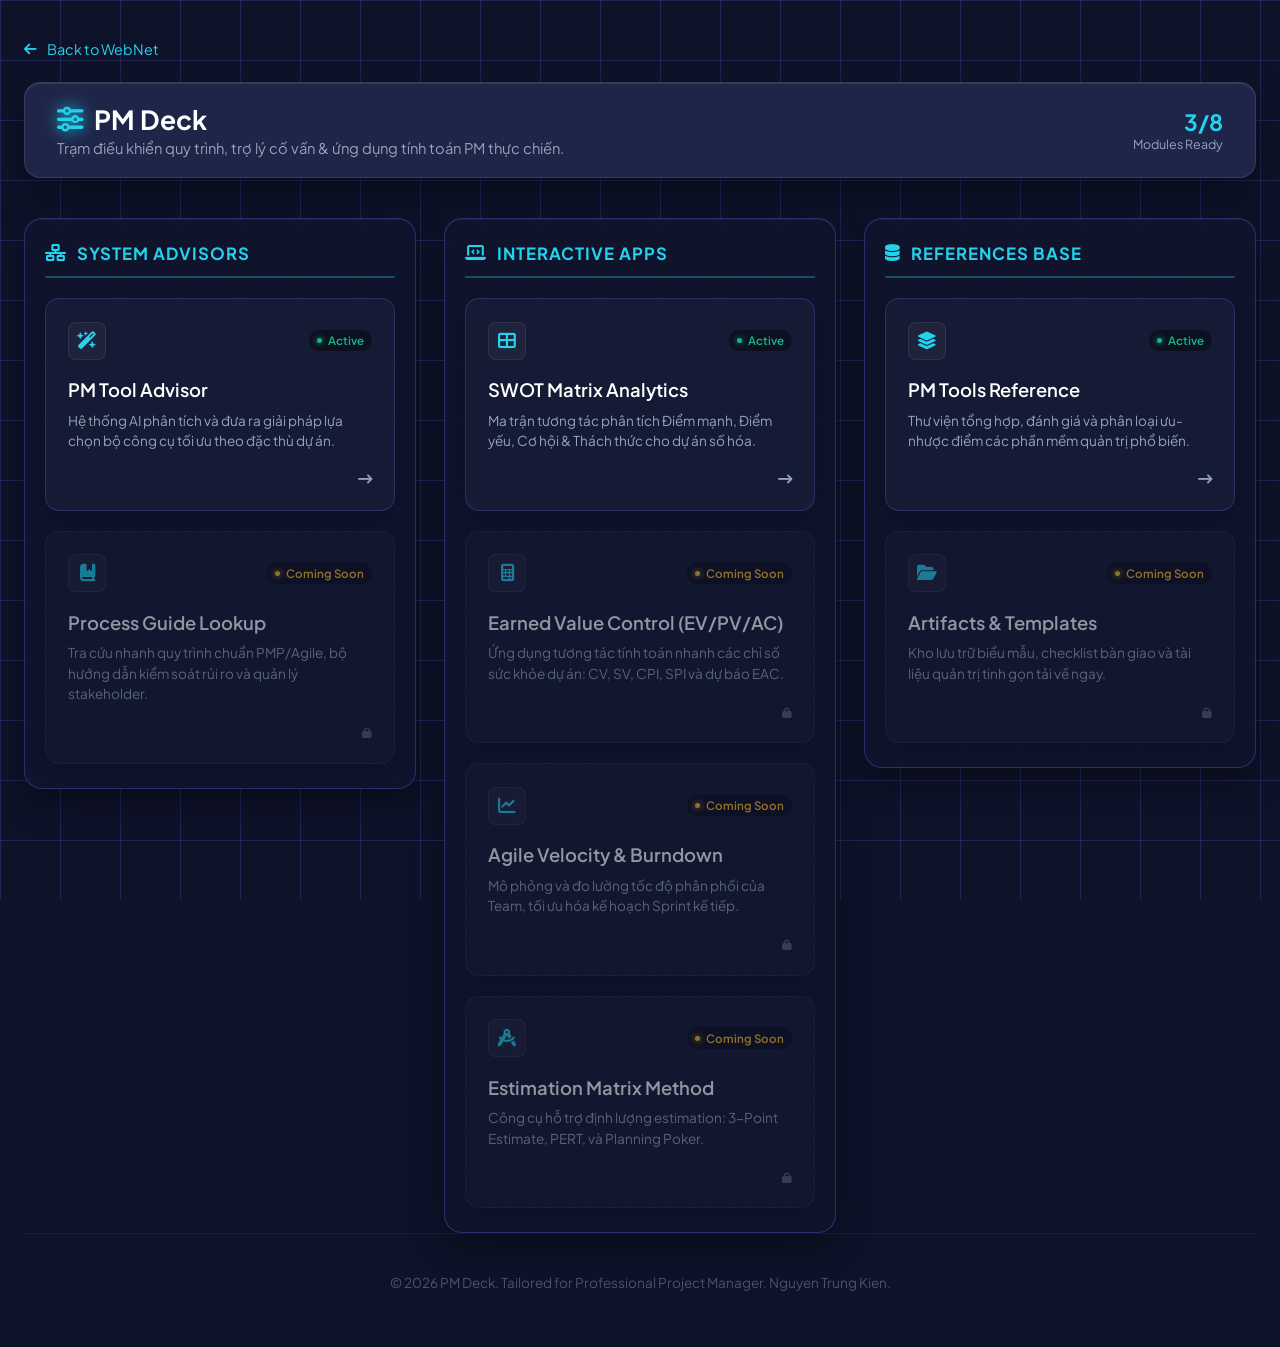
==== index.html @ b84c8371 "upload files" ====
<!DOCTYPE html>
<html lang="vi">
<head>
    <meta charset="UTF-8">
    <meta name="viewport" content="width=device-width, initial-scale=1.0">
    <title>PM Deck - Trạm Điều Hành Dự Án</title>
    <!-- Google Fonts & FontAwesome Icons -->
    <link href="https://fonts.googleapis.com/css2?family=Plus+Jakarta+Sans:wght@400;500;600;700&display=swap" rel="stylesheet">
    <link rel="stylesheet" href="https://cdnjs.cloudflare.com/ajax/libs/font-awesome/6.4.0/css/all.min.css">
    
    <style>
        :root {
            --bg-main: #0f132a; 
            --header-bg: #1e2548;
            --column-bg: rgba(22, 27, 53, 0.65); /* Nền cột bán trong suốt hitech */
            --card-bg: #161b35;
            --card-border: rgba(99, 102, 241, 0.28);
            --card-hover-border: #22d3ee;
            
            --accent-indigo: #818cf8; 
            --accent-cyan: #22d3ee;   
            --accent-magenta: #f472b6; 
            --text-main: #ffffff;
            --text-muted: #94a3b8;
            
            --color-active: #10b981;
            --color-coming: #fbbf24;
        }

        * {
            margin: 0;
            padding: 0;
            box-sizing: border-box;
            font-family: 'Plus Jakarta Sans', sans-serif;
        }

        body {
            background-color: var(--bg-main);
            color: var(--text-main);
            min-height: 100vh;
            padding: 2.5rem 1.5rem;
            position: relative;
            overflow-x: hidden;
            display: flex;
            flex-direction: column;
        }

        /* --- BACKGROUND SYSTEM (WEBNET STYLE) --- */
        .cyber-bg-system {
            position: fixed;
            inset: 0;
            z-index: 0;
            pointer-events: none;
        }
        .digital-grid {
            position: absolute;
            inset: 0;
            background-image: 
                linear-gradient(rgba(99, 102, 241, 0.22) 1px, transparent 1px),
                linear-gradient(90deg, rgba(99, 102, 241, 0.22) 1px, transparent 1px);
            background-size: 60px 60px;
        }
        .mouse-glow-pointer {
            position: absolute;
            width: 600px;
            height: 600px;
            background: radial-gradient(circle, rgba(99, 102, 241, 0.18) 0%, transparent 70%);
            border-radius: 50%;
            transform: translate(-50%, -50%);
            top: -9999px;
            left: -9999px;
            transition: transform 0.08s ease-out;
            will-change: transform, top, left;
        }
        .network-stream {
            position: absolute;
            height: 2px;
            width: 400px;
            filter: drop-shadow(0 0 10px var(--accent-indigo));
            opacity: 0.8;
        }
        .line-1 { top: 25%; left: -400px; background: linear-gradient(90deg, transparent, var(--accent-indigo), transparent); animation: sweepRight 6s linear infinite; }
        .line-2 { top: 75%; right: -400px; background: linear-gradient(90deg, transparent, var(--accent-magenta), transparent); animation: sweepLeft 9s linear infinite; }
        
        @keyframes sweepRight { 0% { left: -400px; } 100% { left: 100%; } }
        @keyframes sweepLeft { 0% { right: -400px; } 100% { right: 100%; } }

        /* --- CONTAINER --- */
        .container {
            max-width: 1400px; /* Nới rộng container để vừa không gian 3 cột dàn ngang */
            margin: 0 auto;
            width: 100%;
            position: relative;
            z-index: 10;
            display: flex;
            flex-direction: column;
            flex-grow: 1;
        }

        /* BACK BUTTON & HEADER */
        .back-to-hub {
            display: inline-flex;
            align-items: center;
            gap: 0.6rem;
            color: var(--accent-cyan);
            text-decoration: none;
            font-size: 0.90rem;
            font-weight: 400;
            margin-bottom: 1.5rem;
            transition: all 0.2s ease;
            width: fit-content;
        }
        .back-to-hub:hover {
            color: #fff;
            transform: translateX(-3px);
        }

        header {
            display: flex;
            align-items: center;
            justify-content: space-between;
            background: var(--header-bg);
            border: 1px solid rgba(255, 255, 255, 0.1);
            padding: 1.25rem 2rem;
            border-radius: 16px;
            margin-bottom: 2.5rem;
            box-shadow: 0 15px 40px rgba(0, 0, 0, 0.4), inset 0 1px 0 rgba(255,255,255,0.1);
        }
        .header-title h1 {
            font-size: 1.65rem;
            font-weight: 700;
            display: flex;
            align-items: center;
            gap: 0.7rem;
        }
        .header-title h1 i {
            color: var(--accent-cyan);
            filter: drop-shadow(0 0 8px var(--accent-cyan));
        }
        .header-title p {
            font-size: 0.92rem;
            color: var(--text-muted);
            margin-top: 0.2rem;
        }
        .counter-value {
            font-size: 1.4rem;
            font-weight: 700;
            color: var(--accent-cyan);
            text-align: right;
        }
        .counter-label {
            font-size: 0.78rem;
            color: var(--text-muted);
        }

        /* --- TRELLO MULTI-COLUMN BOARD LAYOUT --- */
        .trello-board {
            display: grid;
            grid-template-columns: repeat(3, 1fr); /* Định hình cứng 3 cột cân bằng */
            gap: 1.75rem;
            align-items: start;
            flex-grow: 1;
        }

        /* COLUMN BOX */
        /* --- TỐI ƯU NỀN VÀ VIỀN CHO GROUP TRÔNG RÕ RÀNG HƠN --- */
        .trello-column {
            background: rgba(16, 20, 44, 0.85); /* Tăng độ đậm và mờ của nền để block text nổi bật hoàn toàn */
            border: 1px solid rgba(99, 102, 241, 0.35); /* Làm rõ đường viền bao quanh group bằng màu Indigo của Webnet */
            border-radius: 18px;
            padding: 1.5rem 1.25rem;
            display: flex;
            flex-direction: column;
            gap: 1.25rem;
            box-shadow: 0 15px 35px rgba(0, 0, 0, 0.4), inset 0 1px 1px rgba(255, 255, 255, 0.05);
            backdrop-filter: blur(12px);
        }

        .column-header {
            font-size: 1.05rem;
            font-weight: 700;
            text-transform: uppercase;
            letter-spacing: 1px;
            color: var(--accent-cyan); /* Đổi sang màu Cyan để tiêu đề cột sáng và dễ quét mắt hơn */
            padding-bottom: 0.75rem;
            border-bottom: 2px solid rgba(34, 211, 238, 0.3); /* Đường gạch chân rõ nét đồng bộ */
            display: flex;
            align-items: center;
            gap: 0.6rem;
        }
        .column-header i {
            color: var(--accent-cyan);
        }

        /* CARDS VERTICAL LIST INSIDE COLUMN */
        .cards-vertical-list {
            display: flex;
            flex-direction: column;
            gap: 1.25rem;
        }

        /* COCKPIT CARD */
        .tool-card {
            background: var(--card-bg);
            border: 1px solid var(--card-border);
            border-radius: 14px;
            padding: 1.4rem;
            display: flex;
            flex-direction: column;
            gap: 1.1rem;
            cursor: pointer;
            transition: all 0.22s ease-in-out;
            box-shadow: 0 5px 15px rgba(0, 0, 0, 0.2);
        }
        .tool-card.coming-soon {
            cursor: not-allowed;
            opacity: 0.55;
            border-style: dashed;
        }
        .tool-card:not(.coming-soon):hover {
            transform: translateY(-3px);
            border-color: var(--card-hover-border);
            box-shadow: 0 10px 25px rgba(34, 211, 238, 0.18);
            background: #1c2244;
        }

        .card-top-bar {
            display: flex;
            align-items: center;
            justify-content: space-between;
        }
        .icon-wrapper {
            width: 38px;
            height: 38px;
            background: rgba(255, 255, 255, 0.04);
            border: 1px solid rgba(255, 255, 255, 0.08);
            border-radius: 8px;
            display: flex;
            align-items: center;
            justify-content: center;
            color: var(--accent-cyan);
            font-size: 1.1rem;
        }
        .tool-card:not(.coming-soon):hover .icon-wrapper {
            background: var(--accent-cyan);
            color: var(--bg-main);
            border-color: transparent;
            box-shadow: 0 0 10px var(--accent-cyan);
        }

        .status-dot {
            font-size: 0.72rem;
            font-weight: 600;
            padding: 0.2rem 0.5rem;
            border-radius: 20px;
            display: flex;
            align-items: center;
            gap: 0.35rem;
            background: rgba(0, 0, 0, 0.4);
        }
        .dot {
            width: 5px;
            height: 5px;
            border-radius: 50%;
        }

        /* --- ĐỒNG BỘ TYPOGRAPHY THEO TỶ LỆ HÀI HÒA CỦA WEBNET --- */
        .card-meta h3 {
            font-size: 1.15rem; /* Giảm từ 1.35rem về mức chuẩn Webnet, chữ gọn gàng trên 1-2 dòng */
            font-weight: 600;
            color: #fff;
            line-height: 1.4;
        }

        .card-meta p {
            font-size: 0.85rem; /* Giảm từ 0.92rem giúp văn bản thanh thoát, tăng khoảng trống cho Card */
            color: var(--text-muted);
            line-height: 1.5;
            margin-top: 0.5rem;
        }

        .card-action-arrow {
            margin-top: auto;
            text-align: right;
            color: var(--text-muted);
            font-size: 0.9rem;
            transition: all 0.2s ease;
        }
        .tool-card:not(.coming-soon):hover .card-action-arrow {
            color: var(--accent-cyan);
            transform: translateX(4px);
        }

        footer {
            text-align: center;
            margin-top: auto;
            padding: 2.5rem 0 1rem 0;
            color: #475569;
            font-size: 0.85rem;
            border-top: 1px solid rgba(255, 255, 255, 0.05);
        }

        /* RESPONSIVE: CHUYỂN THÀNH 1 CỘT TRÊN MOBILE ĐỂ TRÁNH BỊ BÓP NGHẸT */
        @media (max-width: 1024px) {
            .trello-board { grid-template-columns: 1fr; gap: 2rem; }
            header { flex-direction: column; gap: 1rem; text-align: center; }
        }
    </style>
</head>
<body>

    <!-- DIGITAL WEBNET BACKGROUND EFFECT -->
    <div class="cyber-bg-system">
        <div class="digital-grid"></div>
        <div class="mouse-glow-pointer" id="mouseGlow"></div>
        <div class="network-stream line-1"></div>
        <div class="network-stream line-2"></div>
    </div>

    <div class="container">
        <!-- BACK TO WEB NET PAGE -->
        <a href="https://ntkientn.github.io/mypage/webnet.html" class="back-to-hub">
            <i class="fa-solid fa-arrow-left"></i> Back to WebNet 
        </a>

        <!-- BOARD HEADER -->
        <header>
            <div class="header-title">
                <h1><i class="fa-solid fa-sliders"></i> PM Deck</h1>
                <p>Trạm điều khiển quy trình, trợ lý cố vấn & ứng dụng tính toán PM thực chiến.</p>
            </div>
            <div class="header-counter">
                <div class="counter-value" id="activeCounter">0/0</div>
                <div class="counter-label">Modules Ready</div>
            </div>
        </header>

        <!-- TRELLO COLUMN BOARD PLATFORM -->
        <main class="trello-board" id="trelloBoard">
            <!-- Inject tự động 3 cột từ JS -->
        </main>

        <footer>
            <p>&copy; 2026 PM Deck. Tailored for Professional Project Manager. Nguyen Trung Kien.</p>
        </footer>
    </div>

    <script>
        // CẤU TRÚC DỮ LIỆU ĐƯỢC GIỮ NGUYÊN ĐỂ BẠN DỄ DÀNG BẢO TRÌ/THÊM APP SAU NÀY
        const pmModules = [
            // GROUP 1: SYSTEM ADVISORS
            {
                title: "PM Tool Advisor",
                description: "Hệ thống AI phân tích và đưa ra giải pháp lựa chọn bộ công cụ tối ưu theo đặc thù dự án.",
                url: "https://ntkientn.github.io/mypage/pmdeck/pmtooladvisor.html",
                icon: "fa-wand-magic-sparkles",
                group: "advisors",
                status: "active"
            },
            {
                title: "Process Guide Lookup",
                description: "Tra cứu nhanh quy trình chuẩn PMP/Agile, bộ hướng dẫn kiểm soát rủi ro và quản lý stakeholder.",
                url: "#",
                icon: "fa-book-bookmark",
                group: "advisors",
                status: "coming"
            },

            // GROUP 2: INTERACTIVE APPS
            {
                title: "SWOT Matrix Analytics",
                description: "Ma trận tương tác phân tích Điểm mạnh, Điểm yếu, Cơ hội & Thách thức cho dự án số hóa.",
                url: "https://ntkientn.github.io/mypage/pmdeck/SWOT.html",
                icon: "fa-table-cells-large",
                group: "apps",
                status: "active"
            },
            {
                title: "Earned Value Control (EV/PV/AC)",
                description: "Ứng dụng tương tác tính toán nhanh các chỉ số sức khỏe dự án: CV, SV, CPI, SPI và dự báo EAC.",
                url: "#",
                icon: "fa-calculator",
                group: "apps",
                status: "coming"
            },
            {
                title: "Agile Velocity & Burndown",
                description: "Mô phỏng và đo lường tốc độ phân phối của Team, tối ưu hóa kế hoạch Sprint kế tiếp.",
                url: "#",
                icon: "fa-chart-line",
                group: "apps",
                status: "coming"
            },
            {
                title: "Estimation Matrix Method",
                description: "Công cụ hỗ trợ định lượng estimation: 3-Point Estimate, PERT, và Planning Poker.",
                url: "#",
                icon: "fa-compass-drafting",
                group: "apps",
                status: "coming"
            },

            // GROUP 3: KNOWLEDGE & REFERENCE
            {
                title: "PM Tools Reference",
                description: "Thư viện tổng hợp, đánh giá và phân loại ưu-nhược điểm các phần mềm quản trị phổ biến.",
                url: "https://ntkientn.github.io/mypage/pmdeck/pmtoolsref.html",
                icon: "fa-layer-group",
                group: "reference",
                status: "active"
            },
            {
                title: "Artifacts & Templates",
                description: "Kho lưu trữ biểu mẫu, checklist bàn giao và tài liệu quản trị tinh gọn tải về ngay.",
                url: "#",
                icon: "fa-folder-open",
                group: "reference",
                status: "coming"
            }
        ];

        // CONFIG ĐỊNH DANH 3 CỘT TRELLO
        const groupConfigs = {
            advisors: { title: "System Advisors", icon: "fa-network-wired" },
            apps: { title: "Interactive Apps", icon: "fa-laptop-code" },
            reference: { title: "References base", icon: "fa-database" }
        };

        // HIỆU ỨNG MOUSE GLOW
        const mouseGlow = document.getElementById('mouseGlow');
        document.addEventListener('mousemove', (e) => {
            mouseGlow.style.left = e.clientX + 'px';
            mouseGlow.style.top = e.clientY + 'px';
        });

        function launchModule(url, status) {
            if (status === 'coming') return;
            window.location.href = url;
        }

        // HÀM BUILD BOARD 3 CỘT DÀN NGANG
        function buildTrelloBoard() {
            const board = document.getElementById('trelloBoard');
            board.innerHTML = '';

            // Cập nhật bộ đếm trên Header
            const total = pmModules.length;
            const activeCount = pmModules.filter(m => m.status === 'active').length;
            document.getElementById('activeCounter').innerText = `${activeCount}/${total}`;

            // Sinh cấu trúc 3 cột cố định dựa trên cấu hình groupConfigs
            Object.keys(groupConfigs).forEach(groupKey => {
                const columnModules = pmModules.filter(m => m.group === groupKey);

                // Tạo đối tượng Cột (Column List)
                const columnEl = document.createElement('div');
                columnEl.className = 'trello-column';
                
                // Tiêu đề cột
                let columnHTML = `
                    <div class="column-header">
                        <i class="fa-solid ${groupConfigs[groupKey].icon}"></i> ${groupConfigs[groupKey].title}
                    </div>
                    <div class="cards-vertical-list">
                `;

                // Vòng lặp chèn các thẻ Card theo chiều dọc của từng Cột
                columnModules.forEach(mod => {
                    const isActive = mod.status === 'active';
                    const statusText = isActive ? "Active" : "Coming Soon";
                    const statusColor = isActive ? "var(--color-active)" : "var(--color-coming)";

                    columnHTML += `
                        <div class="tool-card ${isActive ? '' : 'coming-soon'}" onclick="launchModule('${mod.url}', '${mod.status}')">
                            <div class="card-top-bar">
                                <div class="icon-wrapper">
                                    <i class="fa-solid ${mod.icon}"></i>
                                </div>
                                <div class="status-dot" style="color: ${statusColor}; border: 1px solid ${statusColor}33;">
                                    <span class="dot" style="background-color: ${statusColor}; box-shadow: 0 0 6px ${statusColor};"></span>
                                    ${statusText}
                                </div>
                            </div>
                            <div class="card-meta">
                                <h3>${mod.title}</h3>
                                <p class="card-desc">${mod.description}</p>
                            </div>
                            <div class="card-action-arrow">
                                ${isActive ? '<i class="fa-solid fa-arrow-right-long"></i>' : '<i class="fa-solid fa-lock" style="font-size:11px; opacity:0.5;"></i>'}
                            </div>
                        </div>
                    `;
                });

                columnHTML += `</div>`; // Đóng lớp cards-vertical-list
                columnEl.innerHTML = columnHTML;
                board.appendChild(columnEl);
            });
        }

        window.addEventListener('DOMContentLoaded', buildTrelloBoard);
    </script>
</body>
</html>
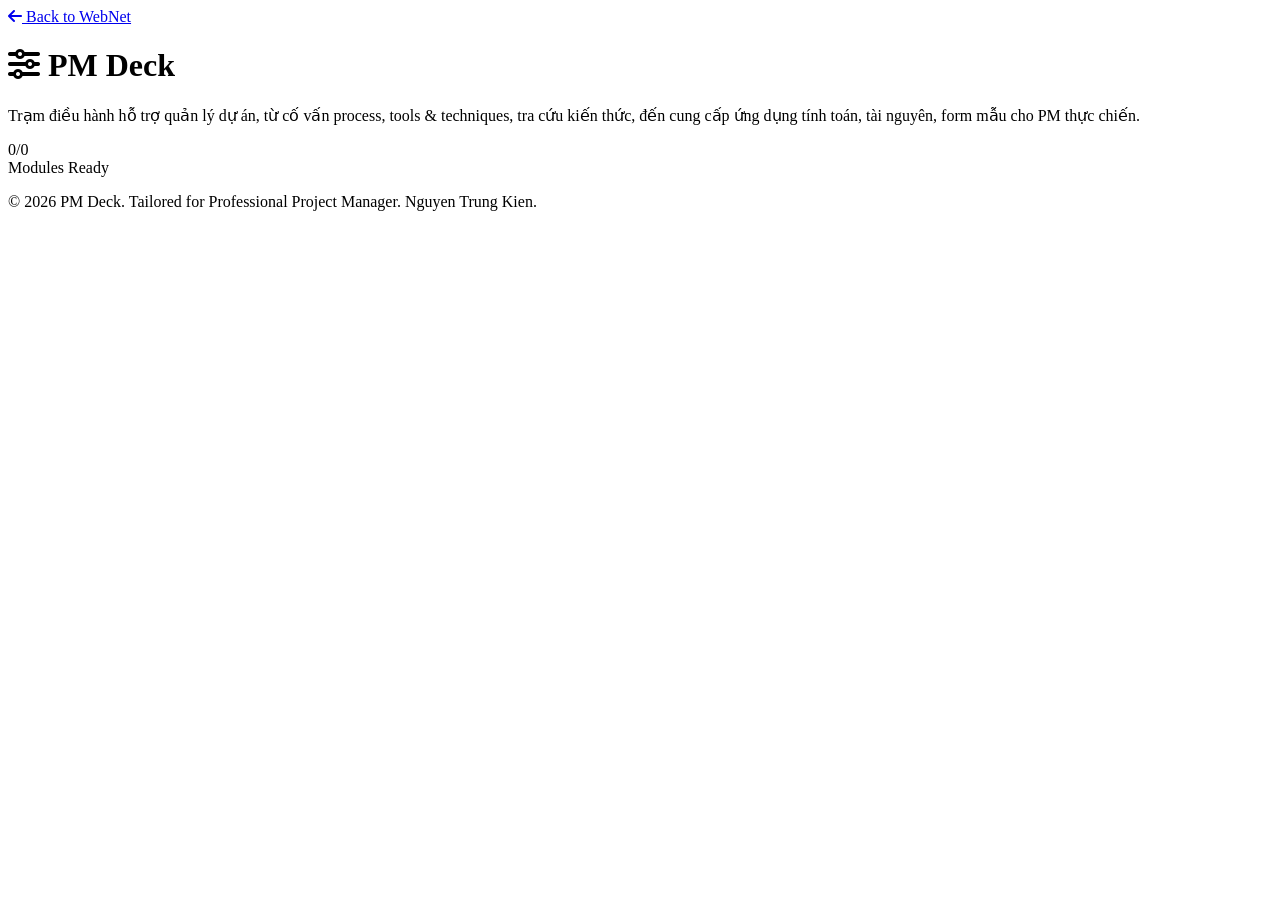
==== commit 36fa82c2: "Update index.html" ====
--- a/index.html
+++ b/index.html
@@ -3,311 +3,15 @@
 <head>
     <meta charset="UTF-8">
     <meta name="viewport" content="width=device-width, initial-scale=1.0">
-    <title>PM Deck - Trạm Điều Hành Dự Án</title>
+    <title>PM Deck - Trạm Điều Hành Quản Lý Dự Án</title>
     <!-- Google Fonts & FontAwesome Icons -->
     <link href="https://fonts.googleapis.com/css2?family=Plus+Jakarta+Sans:wght@400;500;600;700&display=swap" rel="stylesheet">
     <link rel="stylesheet" href="https://cdnjs.cloudflare.com/ajax/libs/font-awesome/6.4.0/css/all.min.css">
-    
-    <style>
-        :root {
-            --bg-main: #0f132a; 
-            --header-bg: #1e2548;
-            --column-bg: rgba(22, 27, 53, 0.65); /* Nền cột bán trong suốt hitech */
-            --card-bg: #161b35;
-            --card-border: rgba(99, 102, 241, 0.28);
-            --card-hover-border: #22d3ee;
-            
-            --accent-indigo: #818cf8; 
-            --accent-cyan: #22d3ee;   
-            --accent-magenta: #f472b6; 
-            --text-main: #ffffff;
-            --text-muted: #94a3b8;
-            
-            --color-active: #10b981;
-            --color-coming: #fbbf24;
-        }
-
-        * {
-            margin: 0;
-            padding: 0;
-            box-sizing: border-box;
-            font-family: 'Plus Jakarta Sans', sans-serif;
-        }
-
-        body {
-            background-color: var(--bg-main);
-            color: var(--text-main);
-            min-height: 100vh;
-            padding: 2.5rem 1.5rem;
-            position: relative;
-            overflow-x: hidden;
-            display: flex;
-            flex-direction: column;
-        }
-
-        /* --- BACKGROUND SYSTEM (WEBNET STYLE) --- */
-        .cyber-bg-system {
-            position: fixed;
-            inset: 0;
-            z-index: 0;
-            pointer-events: none;
-        }
-        .digital-grid {
-            position: absolute;
-            inset: 0;
-            background-image: 
-                linear-gradient(rgba(99, 102, 241, 0.22) 1px, transparent 1px),
-                linear-gradient(90deg, rgba(99, 102, 241, 0.22) 1px, transparent 1px);
-            background-size: 60px 60px;
-        }
-        .mouse-glow-pointer {
-            position: absolute;
-            width: 600px;
-            height: 600px;
-            background: radial-gradient(circle, rgba(99, 102, 241, 0.18) 0%, transparent 70%);
-            border-radius: 50%;
-            transform: translate(-50%, -50%);
-            top: -9999px;
-            left: -9999px;
-            transition: transform 0.08s ease-out;
-            will-change: transform, top, left;
-        }
-        .network-stream {
-            position: absolute;
-            height: 2px;
-            width: 400px;
-            filter: drop-shadow(0 0 10px var(--accent-indigo));
-            opacity: 0.8;
-        }
-        .line-1 { top: 25%; left: -400px; background: linear-gradient(90deg, transparent, var(--accent-indigo), transparent); animation: sweepRight 6s linear infinite; }
-        .line-2 { top: 75%; right: -400px; background: linear-gradient(90deg, transparent, var(--accent-magenta), transparent); animation: sweepLeft 9s linear infinite; }
-        
-        @keyframes sweepRight { 0% { left: -400px; } 100% { left: 100%; } }
-        @keyframes sweepLeft { 0% { right: -400px; } 100% { right: 100%; } }
-
-        /* --- CONTAINER --- */
-        .container {
-            max-width: 1400px; /* Nới rộng container để vừa không gian 3 cột dàn ngang */
-            margin: 0 auto;
-            width: 100%;
-            position: relative;
-            z-index: 10;
-            display: flex;
-            flex-direction: column;
-            flex-grow: 1;
-        }
-
-        /* BACK BUTTON & HEADER */
-        .back-to-hub {
-            display: inline-flex;
-            align-items: center;
-            gap: 0.6rem;
-            color: var(--accent-cyan);
-            text-decoration: none;
-            font-size: 0.90rem;
-            font-weight: 400;
-            margin-bottom: 1.5rem;
-            transition: all 0.2s ease;
-            width: fit-content;
-        }
-        .back-to-hub:hover {
-            color: #fff;
-            transform: translateX(-3px);
-        }
-
-        header {
-            display: flex;
-            align-items: center;
-            justify-content: space-between;
-            background: var(--header-bg);
-            border: 1px solid rgba(255, 255, 255, 0.1);
-            padding: 1.25rem 2rem;
-            border-radius: 16px;
-            margin-bottom: 2.5rem;
-            box-shadow: 0 15px 40px rgba(0, 0, 0, 0.4), inset 0 1px 0 rgba(255,255,255,0.1);
-        }
-        .header-title h1 {
-            font-size: 1.65rem;
-            font-weight: 700;
-            display: flex;
-            align-items: center;
-            gap: 0.7rem;
-        }
-        .header-title h1 i {
-            color: var(--accent-cyan);
-            filter: drop-shadow(0 0 8px var(--accent-cyan));
-        }
-        .header-title p {
-            font-size: 0.92rem;
-            color: var(--text-muted);
-            margin-top: 0.2rem;
-        }
-        .counter-value {
-            font-size: 1.4rem;
-            font-weight: 700;
-            color: var(--accent-cyan);
-            text-align: right;
-        }
-        .counter-label {
-            font-size: 0.78rem;
-            color: var(--text-muted);
-        }
-
-        /* --- TRELLO MULTI-COLUMN BOARD LAYOUT --- */
-        .trello-board {
-            display: grid;
-            grid-template-columns: repeat(3, 1fr); /* Định hình cứng 3 cột cân bằng */
-            gap: 1.75rem;
-            align-items: start;
-            flex-grow: 1;
-        }
-
-        /* COLUMN BOX */
-        /* --- TỐI ƯU NỀN VÀ VIỀN CHO GROUP TRÔNG RÕ RÀNG HƠN --- */
-        .trello-column {
-            background: rgba(16, 20, 44, 0.85); /* Tăng độ đậm và mờ của nền để block text nổi bật hoàn toàn */
-            border: 1px solid rgba(99, 102, 241, 0.35); /* Làm rõ đường viền bao quanh group bằng màu Indigo của Webnet */
-            border-radius: 18px;
-            padding: 1.5rem 1.25rem;
-            display: flex;
-            flex-direction: column;
-            gap: 1.25rem;
-            box-shadow: 0 15px 35px rgba(0, 0, 0, 0.4), inset 0 1px 1px rgba(255, 255, 255, 0.05);
-            backdrop-filter: blur(12px);
-        }
-
-        .column-header {
-            font-size: 1.05rem;
-            font-weight: 700;
-            text-transform: uppercase;
-            letter-spacing: 1px;
-            color: var(--accent-cyan); /* Đổi sang màu Cyan để tiêu đề cột sáng và dễ quét mắt hơn */
-            padding-bottom: 0.75rem;
-            border-bottom: 2px solid rgba(34, 211, 238, 0.3); /* Đường gạch chân rõ nét đồng bộ */
-            display: flex;
-            align-items: center;
-            gap: 0.6rem;
-        }
-        .column-header i {
-            color: var(--accent-cyan);
-        }
-
-        /* CARDS VERTICAL LIST INSIDE COLUMN */
-        .cards-vertical-list {
-            display: flex;
-            flex-direction: column;
-            gap: 1.25rem;
-        }
-
-        /* COCKPIT CARD */
-        .tool-card {
-            background: var(--card-bg);
-            border: 1px solid var(--card-border);
-            border-radius: 14px;
-            padding: 1.4rem;
-            display: flex;
-            flex-direction: column;
-            gap: 1.1rem;
-            cursor: pointer;
-            transition: all 0.22s ease-in-out;
-            box-shadow: 0 5px 15px rgba(0, 0, 0, 0.2);
-        }
-        .tool-card.coming-soon {
-            cursor: not-allowed;
-            opacity: 0.55;
-            border-style: dashed;
-        }
-        .tool-card:not(.coming-soon):hover {
-            transform: translateY(-3px);
-            border-color: var(--card-hover-border);
-            box-shadow: 0 10px 25px rgba(34, 211, 238, 0.18);
-            background: #1c2244;
-        }
-
-        .card-top-bar {
-            display: flex;
-            align-items: center;
-            justify-content: space-between;
-        }
-        .icon-wrapper {
-            width: 38px;
-            height: 38px;
-            background: rgba(255, 255, 255, 0.04);
-            border: 1px solid rgba(255, 255, 255, 0.08);
-            border-radius: 8px;
-            display: flex;
-            align-items: center;
-            justify-content: center;
-            color: var(--accent-cyan);
-            font-size: 1.1rem;
-        }
-        .tool-card:not(.coming-soon):hover .icon-wrapper {
-            background: var(--accent-cyan);
-            color: var(--bg-main);
-            border-color: transparent;
-            box-shadow: 0 0 10px var(--accent-cyan);
-        }
-
-        .status-dot {
-            font-size: 0.72rem;
-            font-weight: 600;
-            padding: 0.2rem 0.5rem;
-            border-radius: 20px;
-            display: flex;
-            align-items: center;
-            gap: 0.35rem;
-            background: rgba(0, 0, 0, 0.4);
-        }
-        .dot {
-            width: 5px;
-            height: 5px;
-            border-radius: 50%;
-        }
-
-        /* --- ĐỒNG BỘ TYPOGRAPHY THEO TỶ LỆ HÀI HÒA CỦA WEBNET --- */
-        .card-meta h3 {
-            font-size: 1.15rem; /* Giảm từ 1.35rem về mức chuẩn Webnet, chữ gọn gàng trên 1-2 dòng */
-            font-weight: 600;
-            color: #fff;
-            line-height: 1.4;
-        }
-
-        .card-meta p {
-            font-size: 0.85rem; /* Giảm từ 0.92rem giúp văn bản thanh thoát, tăng khoảng trống cho Card */
-            color: var(--text-muted);
-            line-height: 1.5;
-            margin-top: 0.5rem;
-        }
-
-        .card-action-arrow {
-            margin-top: auto;
-            text-align: right;
-            color: var(--text-muted);
-            font-size: 0.9rem;
-            transition: all 0.2s ease;
-        }
-        .tool-card:not(.coming-soon):hover .card-action-arrow {
-            color: var(--accent-cyan);
-            transform: translateX(4px);
-        }
-
-        footer {
-            text-align: center;
-            margin-top: auto;
-            padding: 2.5rem 0 1rem 0;
-            color: #475569;
-            font-size: 0.85rem;
-            border-top: 1px solid rgba(255, 255, 255, 0.05);
-        }
-
-        /* RESPONSIVE: CHUYỂN THÀNH 1 CỘT TRÊN MOBILE ĐỂ TRÁNH BỊ BÓP NGHẸT */
-        @media (max-width: 1024px) {
-            .trello-board { grid-template-columns: 1fr; gap: 2rem; }
-            header { flex-direction: column; gap: 1rem; text-align: center; }
-        }
-    </style>
+    <link rel="icon" type="image/svg+xml" href="data:image/svg+xml,<svg xmlns='http://www.w3.org/2000/svg' viewBox='0 0 100 100'><rect width='100' height='100' rx='24' fill='%230f172a'/><text x='50' y='78' font-family='Arial, sans-serif' font-weight='900' font-size='76' letter-spacing='-4' fill='%2322d3ee' text-anchor='middle'>PM</text></svg>">
+    <!-- Link to external CSS -->
+    <link rel="stylesheet" href="style.css">
 </head>
-<body>
+<body ontouchstart="">
 
     <!-- DIGITAL WEBNET BACKGROUND EFFECT -->
     <div class="cyber-bg-system">
@@ -319,7 +23,7 @@
 
     <div class="container">
         <!-- BACK TO WEB NET PAGE -->
-        <a href="https://ntkientn.github.io/mypage/webnet.html" class="back-to-hub">
+        <a href="https://ntkientn.github.io/webnet/" class="back-to-hub">
             <i class="fa-solid fa-arrow-left"></i> Back to WebNet 
         </a>
 
@@ -327,7 +31,7 @@
         <header>
             <div class="header-title">
                 <h1><i class="fa-solid fa-sliders"></i> PM Deck</h1>
-                <p>Trạm điều khiển quy trình, trợ lý cố vấn & ứng dụng tính toán PM thực chiến.</p>
+                <p>Trạm điều hành hỗ trợ quản lý dự án, từ cố vấn process, tools & techniques, tra cứu kiến thức, đến cung cấp ứng dụng tính toán, tài nguyên, form mẫu cho PM thực chiến.</p>
             </div>
             <div class="header-counter">
                 <div class="counter-value" id="activeCounter">0/0</div>
@@ -335,6 +39,13 @@
             </div>
         </header>
 
+        <!-- MOBILE TABS NAVIGATION -->
+        <div class="mobile-tabs-container">
+            <div class="mobile-tabs" id="mobileTabs">
+                <!-- Nút Tab sẽ được sinh tự động bằng JS -->
+            </div>
+        </div>
+        
         <!-- TRELLO COLUMN BOARD PLATFORM -->
         <main class="trello-board" id="trelloBoard">
             <!-- Inject tự động 3 cột từ JS -->
@@ -345,160 +56,7 @@
         </footer>
     </div>
 
-    <script>
-        // CẤU TRÚC DỮ LIỆU ĐƯỢC GIỮ NGUYÊN ĐỂ BẠN DỄ DÀNG BẢO TRÌ/THÊM APP SAU NÀY
-        const pmModules = [
-            // GROUP 1: SYSTEM ADVISORS
-            {
-                title: "PM Tool Advisor",
-                description: "Hệ thống AI phân tích và đưa ra giải pháp lựa chọn bộ công cụ tối ưu theo đặc thù dự án.",
-                url: "https://ntkientn.github.io/mypage/pmdeck/pmtooladvisor.html",
-                icon: "fa-wand-magic-sparkles",
-                group: "advisors",
-                status: "active"
-            },
-            {
-                title: "Process Guide Lookup",
-                description: "Tra cứu nhanh quy trình chuẩn PMP/Agile, bộ hướng dẫn kiểm soát rủi ro và quản lý stakeholder.",
-                url: "#",
-                icon: "fa-book-bookmark",
-                group: "advisors",
-                status: "coming"
-            },
-
-            // GROUP 2: INTERACTIVE APPS
-            {
-                title: "SWOT Matrix Analytics",
-                description: "Ma trận tương tác phân tích Điểm mạnh, Điểm yếu, Cơ hội & Thách thức cho dự án số hóa.",
-                url: "https://ntkientn.github.io/mypage/pmdeck/SWOT.html",
-                icon: "fa-table-cells-large",
-                group: "apps",
-                status: "active"
-            },
-            {
-                title: "Earned Value Control (EV/PV/AC)",
-                description: "Ứng dụng tương tác tính toán nhanh các chỉ số sức khỏe dự án: CV, SV, CPI, SPI và dự báo EAC.",
-                url: "#",
-                icon: "fa-calculator",
-                group: "apps",
-                status: "coming"
-            },
-            {
-                title: "Agile Velocity & Burndown",
-                description: "Mô phỏng và đo lường tốc độ phân phối của Team, tối ưu hóa kế hoạch Sprint kế tiếp.",
-                url: "#",
-                icon: "fa-chart-line",
-                group: "apps",
-                status: "coming"
-            },
-            {
-                title: "Estimation Matrix Method",
-                description: "Công cụ hỗ trợ định lượng estimation: 3-Point Estimate, PERT, và Planning Poker.",
-                url: "#",
-                icon: "fa-compass-drafting",
-                group: "apps",
-                status: "coming"
-            },
-
-            // GROUP 3: KNOWLEDGE & REFERENCE
-            {
-                title: "PM Tools Reference",
-                description: "Thư viện tổng hợp, đánh giá và phân loại ưu-nhược điểm các phần mềm quản trị phổ biến.",
-                url: "https://ntkientn.github.io/mypage/pmdeck/pmtoolsref.html",
-                icon: "fa-layer-group",
-                group: "reference",
-                status: "active"
-            },
-            {
-                title: "Artifacts & Templates",
-                description: "Kho lưu trữ biểu mẫu, checklist bàn giao và tài liệu quản trị tinh gọn tải về ngay.",
-                url: "#",
-                icon: "fa-folder-open",
-                group: "reference",
-                status: "coming"
-            }
-        ];
-
-        // CONFIG ĐỊNH DANH 3 CỘT TRELLO
-        const groupConfigs = {
-            advisors: { title: "System Advisors", icon: "fa-network-wired" },
-            apps: { title: "Interactive Apps", icon: "fa-laptop-code" },
-            reference: { title: "References base", icon: "fa-database" }
-        };
-
-        // HIỆU ỨNG MOUSE GLOW
-        const mouseGlow = document.getElementById('mouseGlow');
-        document.addEventListener('mousemove', (e) => {
-            mouseGlow.style.left = e.clientX + 'px';
-            mouseGlow.style.top = e.clientY + 'px';
-        });
-
-        function launchModule(url, status) {
-            if (status === 'coming') return;
-            window.location.href = url;
-        }
-
-        // HÀM BUILD BOARD 3 CỘT DÀN NGANG
-        function buildTrelloBoard() {
-            const board = document.getElementById('trelloBoard');
-            board.innerHTML = '';
-
-            // Cập nhật bộ đếm trên Header
-            const total = pmModules.length;
-            const activeCount = pmModules.filter(m => m.status === 'active').length;
-            document.getElementById('activeCounter').innerText = `${activeCount}/${total}`;
-
-            // Sinh cấu trúc 3 cột cố định dựa trên cấu hình groupConfigs
-            Object.keys(groupConfigs).forEach(groupKey => {
-                const columnModules = pmModules.filter(m => m.group === groupKey);
-
-                // Tạo đối tượng Cột (Column List)
-                const columnEl = document.createElement('div');
-                columnEl.className = 'trello-column';
-                
-                // Tiêu đề cột
-                let columnHTML = `
-                    <div class="column-header">
-                        <i class="fa-solid ${groupConfigs[groupKey].icon}"></i> ${groupConfigs[groupKey].title}
-                    </div>
-                    <div class="cards-vertical-list">
-                `;
-
-                // Vòng lặp chèn các thẻ Card theo chiều dọc của từng Cột
-                columnModules.forEach(mod => {
-                    const isActive = mod.status === 'active';
-                    const statusText = isActive ? "Active" : "Coming Soon";
-                    const statusColor = isActive ? "var(--color-active)" : "var(--color-coming)";
-
-                    columnHTML += `
-                        <div class="tool-card ${isActive ? '' : 'coming-soon'}" onclick="launchModule('${mod.url}', '${mod.status}')">
-                            <div class="card-top-bar">
-                                <div class="icon-wrapper">
-                                    <i class="fa-solid ${mod.icon}"></i>
-                                </div>
-                                <div class="status-dot" style="color: ${statusColor}; border: 1px solid ${statusColor}33;">
-                                    <span class="dot" style="background-color: ${statusColor}; box-shadow: 0 0 6px ${statusColor};"></span>
-                                    ${statusText}
-                                </div>
-                            </div>
-                            <div class="card-meta">
-                                <h3>${mod.title}</h3>
-                                <p class="card-desc">${mod.description}</p>
-                            </div>
-                            <div class="card-action-arrow">
-                                ${isActive ? '<i class="fa-solid fa-arrow-right-long"></i>' : '<i class="fa-solid fa-lock" style="font-size:11px; opacity:0.5;"></i>'}
-                            </div>
-                        </div>
-                    `;
-                });
-
-                columnHTML += `</div>`; // Đóng lớp cards-vertical-list
-                columnEl.innerHTML = columnHTML;
-                board.appendChild(columnEl);
-            });
-        }
-
-        window.addEventListener('DOMContentLoaded', buildTrelloBoard);
-    </script>
+    <!-- Link to external JS -->
+    <script src="script.js"></script>
 </body>
 </html>
